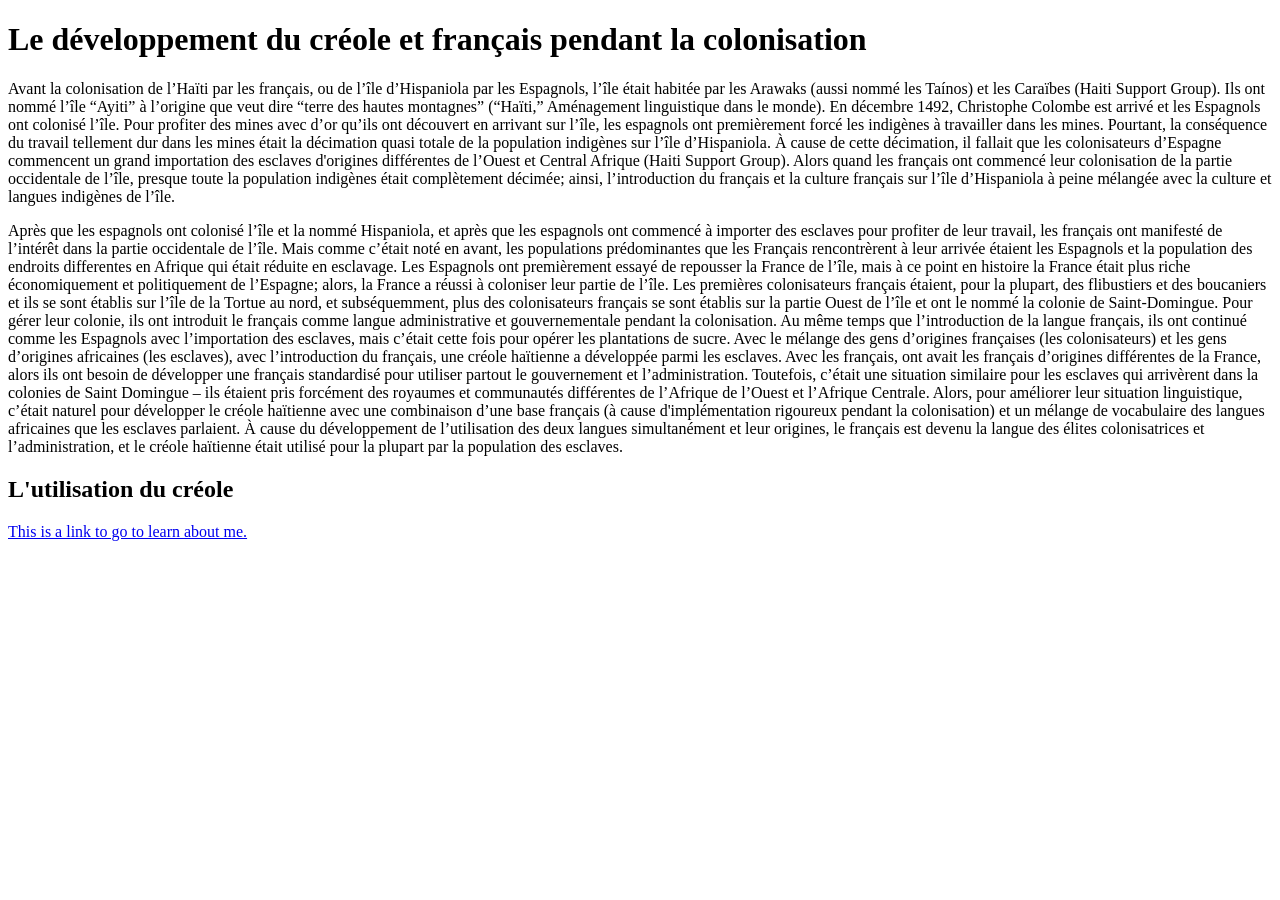
==== page2.html @ 01440a67 "adding basics to page 2" ====
<!DOCTYPE html>
<html lang="en">

  <head>
    <meta charset="UTF-8">
    <meta name="viewport" content="width=device-width, initial-scale=1.0">
  </head>

  <body>

    <main>
      <h1>Le développement du créole et français pendant la colonisation</h1>
      <p>Avant la colonisation de l’Haïti par les français, ou de l’île d’Hispaniola par les Espagnols, l’île était habitée par les Arawaks (aussi nommé les Taínos) et les Caraïbes (Haiti Support Group). Ils ont nommé l’île “Ayiti” à l’origine que veut dire “terre des hautes montagnes” (“Haïti,” Aménagement linguistique dans le monde). En décembre 1492, Christophe Colombe est arrivé et les Espagnols ont colonisé l’île. Pour profiter des mines avec d’or qu’ils ont découvert en arrivant sur l’île, les espagnols ont premièrement forcé les indigènes à travailler dans les mines. Pourtant, la conséquence du travail tellement dur dans les mines était la décimation quasi totale de la population indigènes sur l’île d’Hispaniola. À cause de cette décimation, il fallait que les colonisateurs d’Espagne commencent un grand importation des esclaves d'origines différentes de l’Ouest et Central Afrique (Haiti Support Group). Alors quand les français ont commencé leur colonisation de la partie occidentale de l’île, presque toute la population indigènes était complètement décimée; ainsi, l’introduction du français et la culture français sur l’île d’Hispaniola à peine mélangée avec la culture et langues indigènes de l’île. </p>
      <p>Après que les espagnols ont colonisé l’île et la nommé Hispaniola, et après que les espagnols ont commencé à importer des esclaves pour profiter de leur travail, les français ont manifesté de l’intérêt dans la partie occidentale de l’île. Mais comme c’était noté en avant, les populations prédominantes que les Français rencontrèrent à leur arrivée étaient les Espagnols et la population des endroits differentes en Afrique qui était réduite en esclavage. Les Espagnols ont premièrement essayé de repousser la France de l’île, mais à ce point en histoire la France était plus riche économiquement et politiquement de l’Espagne; alors, la France a réussi à coloniser leur partie de l’île. Les premières colonisateurs français étaient, pour la plupart, des flibustiers et des boucaniers et ils se sont établis sur l’île de la Tortue au nord, et subséquemment, plus des colonisateurs français se sont établis sur la partie Ouest de l’île et ont le nommé la colonie de Saint-Domingue. Pour gérer leur colonie, ils ont introduit le français comme langue administrative et gouvernementale pendant la colonisation. Au même temps que l’introduction de la langue français, ils ont continué comme les Espagnols avec l’importation des esclaves, mais c’était cette fois pour opérer les plantations de sucre. Avec le mélange des gens d’origines françaises (les colonisateurs) et les gens d’origines africaines (les esclaves), avec l’introduction du français, une créole haïtienne a développée parmi les esclaves. Avec les français, ont avait les français d’origines différentes de la France, alors ils ont besoin de développer une français standardisé pour utiliser partout le gouvernement et l’administration. Toutefois, c’était une situation similaire pour les esclaves qui arrivèrent dans la colonies de Saint Domingue – ils étaient pris forcément des royaumes et communautés différentes de l’Afrique de l’Ouest et l’Afrique Centrale. Alors, pour améliorer leur situation linguistique, c’était naturel pour développer le créole haïtienne avec une combinaison d’une base français (à cause d'implémentation rigoureux pendant la colonisation) et un mélange de vocabulaire des langues africaines que les esclaves parlaient. À cause du développement de l’utilisation des deux langues simultanément et leur origines, le français est devenu la langue des élites colonisatrices et l’administration, et le créole haïtienne était utilisé pour la plupart par la population des esclaves.</p>
      <h2>L'utilisation du créole </h2>
      <a href="about.html">This is a link to go to learn about me.</a>
    </main>

  </body>

</html>
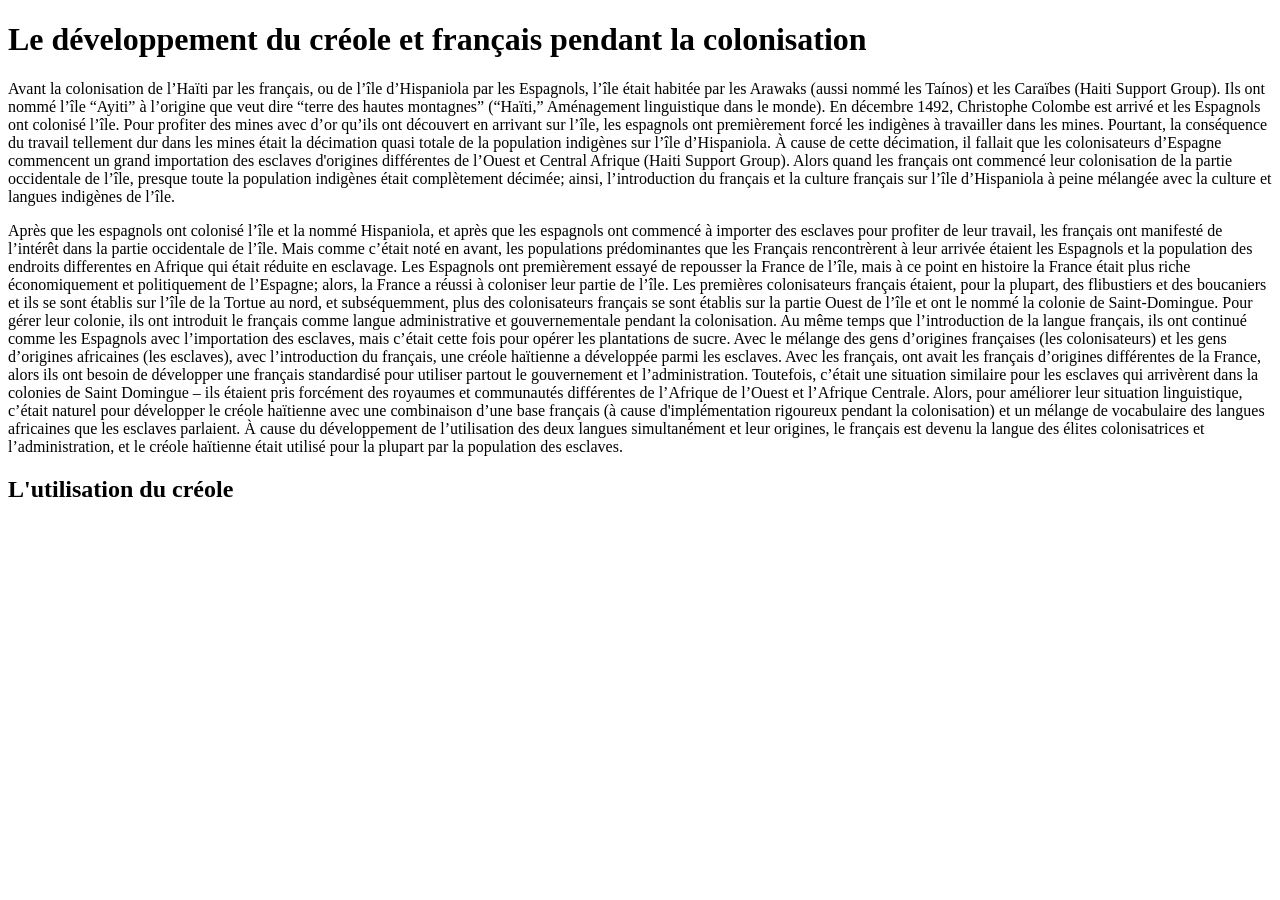
==== commit b47e9dd4: "deleting link page 2" ====
--- a/page2.html
+++ b/page2.html
@@ -13,7 +13,6 @@
       <p>Avant la colonisation de l’Haïti par les français, ou de l’île d’Hispaniola par les Espagnols, l’île était habitée par les Arawaks (aussi nommé les Taínos) et les Caraïbes (Haiti Support Group). Ils ont nommé l’île “Ayiti” à l’origine que veut dire “terre des hautes montagnes” (“Haïti,” Aménagement linguistique dans le monde). En décembre 1492, Christophe Colombe est arrivé et les Espagnols ont colonisé l’île. Pour profiter des mines avec d’or qu’ils ont découvert en arrivant sur l’île, les espagnols ont premièrement forcé les indigènes à travailler dans les mines. Pourtant, la conséquence du travail tellement dur dans les mines était la décimation quasi totale de la population indigènes sur l’île d’Hispaniola. À cause de cette décimation, il fallait que les colonisateurs d’Espagne commencent un grand importation des esclaves d'origines différentes de l’Ouest et Central Afrique (Haiti Support Group). Alors quand les français ont commencé leur colonisation de la partie occidentale de l’île, presque toute la population indigènes était complètement décimée; ainsi, l’introduction du français et la culture français sur l’île d’Hispaniola à peine mélangée avec la culture et langues indigènes de l’île. </p>
       <p>Après que les espagnols ont colonisé l’île et la nommé Hispaniola, et après que les espagnols ont commencé à importer des esclaves pour profiter de leur travail, les français ont manifesté de l’intérêt dans la partie occidentale de l’île. Mais comme c’était noté en avant, les populations prédominantes que les Français rencontrèrent à leur arrivée étaient les Espagnols et la population des endroits differentes en Afrique qui était réduite en esclavage. Les Espagnols ont premièrement essayé de repousser la France de l’île, mais à ce point en histoire la France était plus riche économiquement et politiquement de l’Espagne; alors, la France a réussi à coloniser leur partie de l’île. Les premières colonisateurs français étaient, pour la plupart, des flibustiers et des boucaniers et ils se sont établis sur l’île de la Tortue au nord, et subséquemment, plus des colonisateurs français se sont établis sur la partie Ouest de l’île et ont le nommé la colonie de Saint-Domingue. Pour gérer leur colonie, ils ont introduit le français comme langue administrative et gouvernementale pendant la colonisation. Au même temps que l’introduction de la langue français, ils ont continué comme les Espagnols avec l’importation des esclaves, mais c’était cette fois pour opérer les plantations de sucre. Avec le mélange des gens d’origines françaises (les colonisateurs) et les gens d’origines africaines (les esclaves), avec l’introduction du français, une créole haïtienne a développée parmi les esclaves. Avec les français, ont avait les français d’origines différentes de la France, alors ils ont besoin de développer une français standardisé pour utiliser partout le gouvernement et l’administration. Toutefois, c’était une situation similaire pour les esclaves qui arrivèrent dans la colonies de Saint Domingue – ils étaient pris forcément des royaumes et communautés différentes de l’Afrique de l’Ouest et l’Afrique Centrale. Alors, pour améliorer leur situation linguistique, c’était naturel pour développer le créole haïtienne avec une combinaison d’une base français (à cause d'implémentation rigoureux pendant la colonisation) et un mélange de vocabulaire des langues africaines que les esclaves parlaient. À cause du développement de l’utilisation des deux langues simultanément et leur origines, le français est devenu la langue des élites colonisatrices et l’administration, et le créole haïtienne était utilisé pour la plupart par la population des esclaves.</p>
       <h2>L'utilisation du créole </h2>
-      <a href="about.html">This is a link to go to learn about me.</a>
     </main>
 
   </body>
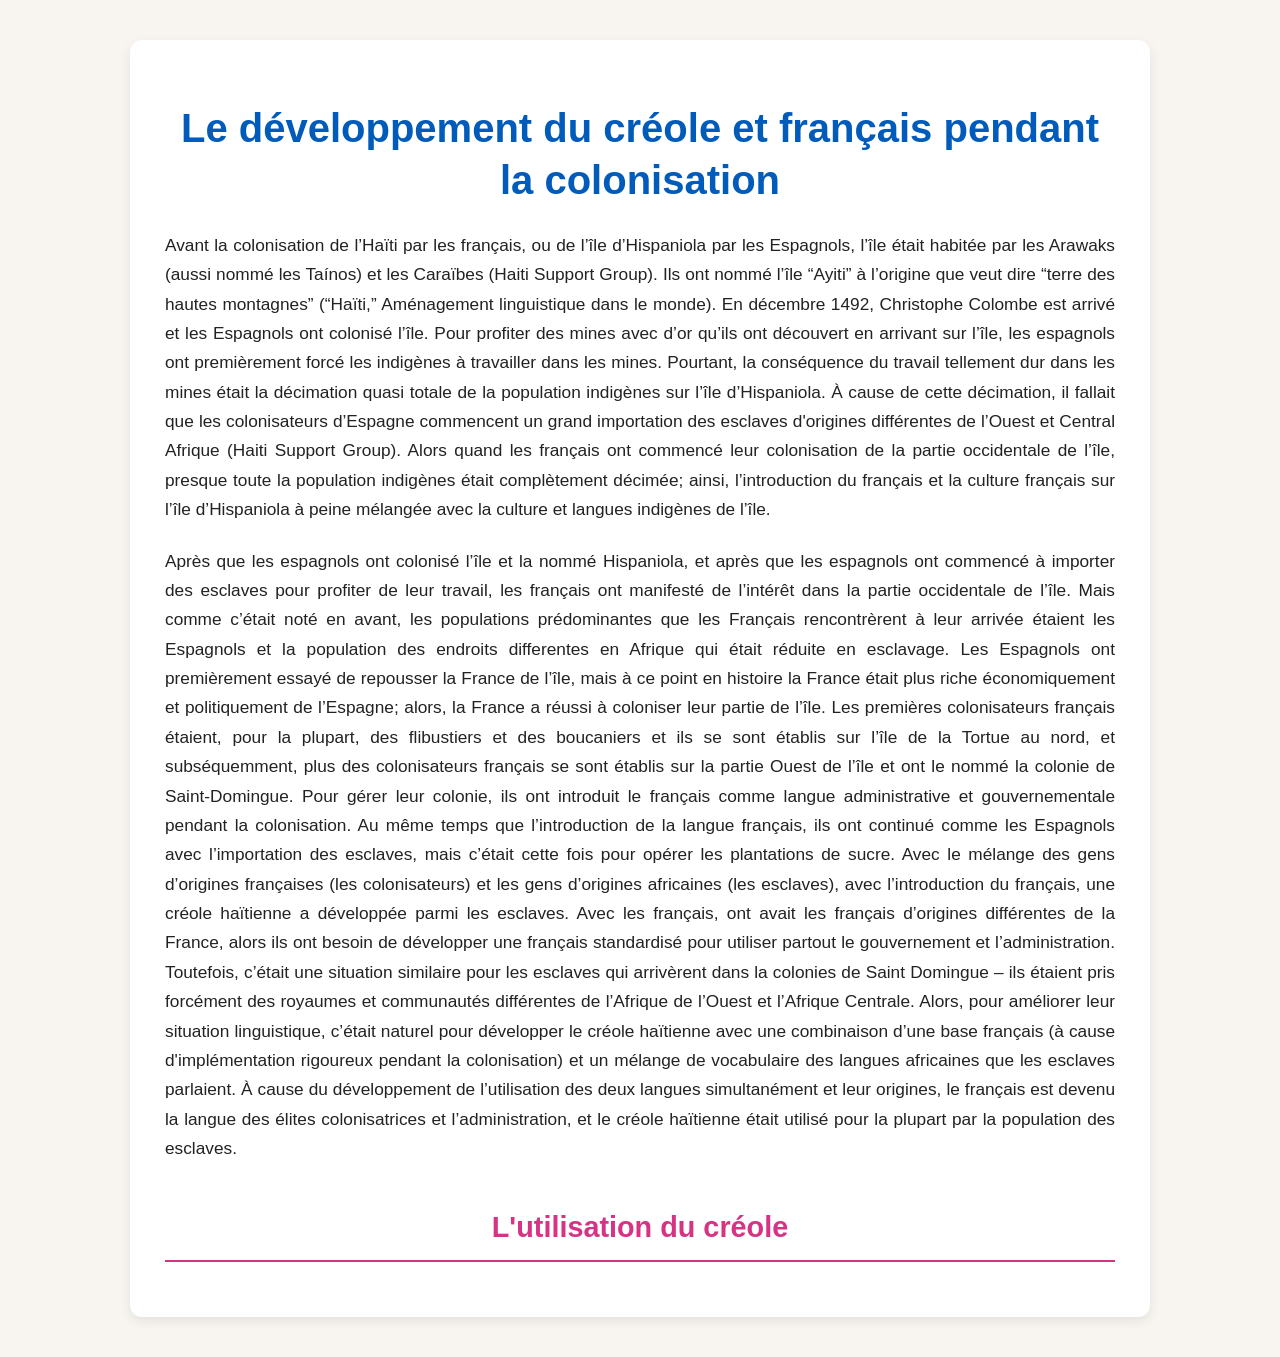
==== commit d21e9a44: "adding style css to all pages" ====
--- a/page2.html
+++ b/page2.html
@@ -4,6 +4,7 @@
   <head>
     <meta charset="UTF-8">
     <meta name="viewport" content="width=device-width, initial-scale=1.0">
+    <link rel="stylesheet" href="./style.css">
   </head>
 
   <body>
--- a/style.css
+++ b/style.css
@@ -0,0 +1,165 @@
+/* General page styling */
+body {
+  font-family: Arial, sans-serif;
+  line-height: 1.6;
+  background-color: #f8f4ef;
+  color: #222;
+  margin: 0;
+  padding: 0;
+}
+
+/* Main content container */
+main {
+  max-width: 900px;
+  margin: 40px auto;
+  padding: 30px;
+  background-color: white;
+  border-radius: 10px;
+  box-shadow: 0 4px 10px rgba(0, 0, 0, 0.08);
+}
+
+/* Headings */
+h1 {
+  text-align: center;
+  font-size: 3em;
+  color: #005bbb;
+  margin-bottom: 10px;
+}
+
+h2 {
+  text-align: center;
+  font-size: 1.5em;
+  color: #444;
+  margin-bottom: 30px;
+}
+
+/* Navigation links */
+a {
+  display: block;
+  margin: 10px 0;
+  padding: 10px;
+  text-decoration: none;
+  color: white;
+  background-color: #d63384;
+  border-radius: 5px;
+  text-align: center;
+  font-weight: bold;
+  transition: background-color 0.3s ease;
+}
+
+a:hover {
+  background-color: #b0256c;
+}
+
+/* Paragraphs */
+p {
+  margin-bottom: 20px;
+  text-align: justify;
+  font-size: 1.05em;
+}
+
+/* Timeline iframe */
+iframe {
+  display: block;
+  width: 100%;
+  margin-top: 40px;
+  border: none;
+}
+
+/* Mobile responsiveness */
+@media (max-width: 768px) {
+  main {
+    margin: 20px;
+    padding: 20px;
+  }
+
+  h1 {
+    font-size: 2.2em;
+  }
+
+  h2 {
+    font-size: 1.2em;
+  }
+}
+/* General page styling */
+body {
+  font-family: Arial, sans-serif;
+  line-height: 1.7;
+  background-color: #f8f4ef;
+  color: #222;
+  margin: 0;
+  padding: 0;
+}
+
+/* Main content box */
+main {
+  max-width: 950px;
+  margin: 40px auto;
+  padding: 35px;
+  background-color: white;
+  border-radius: 12px;
+  box-shadow: 0 4px 12px rgba(0, 0, 0, 0.08);
+}
+
+/* Main heading */
+h1 {
+  text-align: center;
+  font-size: 2.5em;
+  color: #005bbb;
+  margin-bottom: 25px;
+  line-height: 1.3;
+}
+
+/* Section headings */
+h2 {
+  font-size: 1.8em;
+  color: #d63384;
+  margin-top: 40px;
+  margin-bottom: 20px;
+  border-bottom: 2px solid #d63384;
+  padding-bottom: 8px;
+}
+
+/* Paragraph styling */
+p {
+  font-size: 1.08em;
+  margin-bottom: 22px;
+  text-align: justify;
+}
+
+/* Optional navigation links if added */
+a {
+  display: inline-block;
+  margin-top: 20px;
+  padding: 10px 18px;
+  background-color: #005bbb;
+  color: white;
+  text-decoration: none;
+  border-radius: 6px;
+  font-weight: bold;
+  transition: background-color 0.3s ease;
+}
+
+a:hover {
+  background-color: #003f88;
+}
+
+/* Mobile responsiveness */
+@media (max-width: 768px) {
+  main {
+    margin: 20px;
+    padding: 20px;
+  }
+
+  h1 {
+    font-size: 2em;
+  }
+
+  h2 {
+    font-size: 1.4em;
+  }
+
+  p {
+    font-size: 1em;
+  }
+}
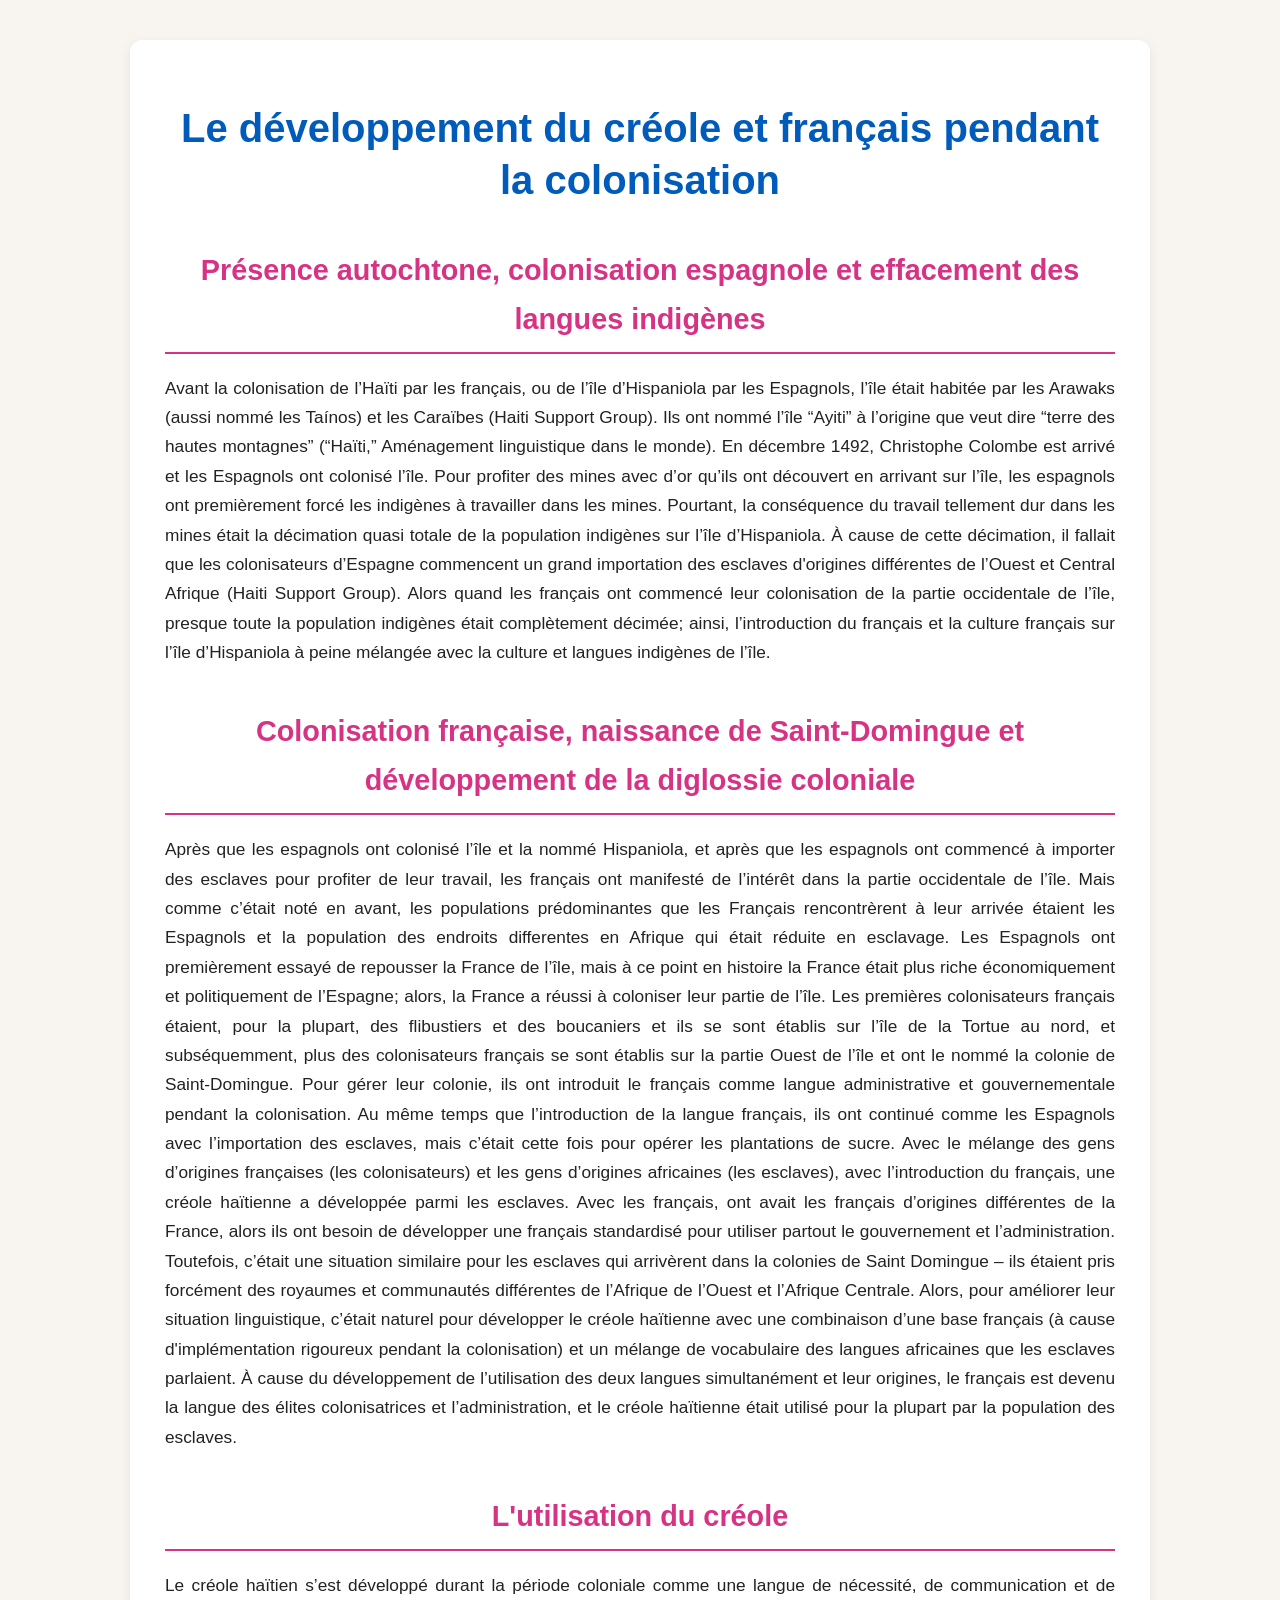
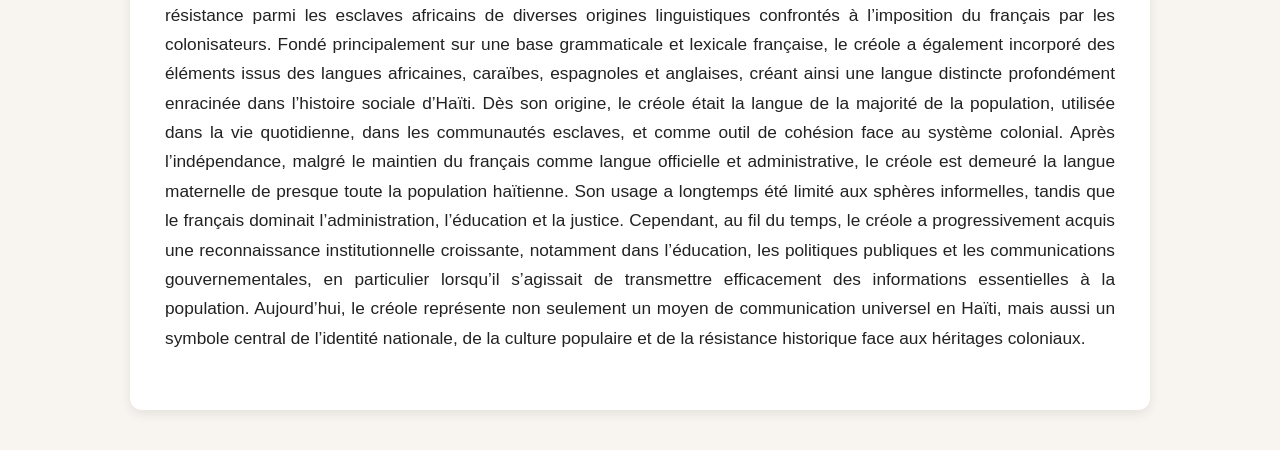
==== commit d3aa8aa9: "adding content to page 2 and 3" ====
--- a/page2.html
+++ b/page2.html
@@ -11,9 +11,12 @@
 
     <main>
       <h1>Le développement du créole et français pendant la colonisation</h1>
+      <h2>Présence autochtone, colonisation espagnole et effacement des langues indigènes</h2>
       <p>Avant la colonisation de l’Haïti par les français, ou de l’île d’Hispaniola par les Espagnols, l’île était habitée par les Arawaks (aussi nommé les Taínos) et les Caraïbes (Haiti Support Group). Ils ont nommé l’île “Ayiti” à l’origine que veut dire “terre des hautes montagnes” (“Haïti,” Aménagement linguistique dans le monde). En décembre 1492, Christophe Colombe est arrivé et les Espagnols ont colonisé l’île. Pour profiter des mines avec d’or qu’ils ont découvert en arrivant sur l’île, les espagnols ont premièrement forcé les indigènes à travailler dans les mines. Pourtant, la conséquence du travail tellement dur dans les mines était la décimation quasi totale de la population indigènes sur l’île d’Hispaniola. À cause de cette décimation, il fallait que les colonisateurs d’Espagne commencent un grand importation des esclaves d'origines différentes de l’Ouest et Central Afrique (Haiti Support Group). Alors quand les français ont commencé leur colonisation de la partie occidentale de l’île, presque toute la population indigènes était complètement décimée; ainsi, l’introduction du français et la culture français sur l’île d’Hispaniola à peine mélangée avec la culture et langues indigènes de l’île. </p>
+      <h2>Colonisation française, naissance de Saint-Domingue et développement de la diglossie coloniale</h2>
       <p>Après que les espagnols ont colonisé l’île et la nommé Hispaniola, et après que les espagnols ont commencé à importer des esclaves pour profiter de leur travail, les français ont manifesté de l’intérêt dans la partie occidentale de l’île. Mais comme c’était noté en avant, les populations prédominantes que les Français rencontrèrent à leur arrivée étaient les Espagnols et la population des endroits differentes en Afrique qui était réduite en esclavage. Les Espagnols ont premièrement essayé de repousser la France de l’île, mais à ce point en histoire la France était plus riche économiquement et politiquement de l’Espagne; alors, la France a réussi à coloniser leur partie de l’île. Les premières colonisateurs français étaient, pour la plupart, des flibustiers et des boucaniers et ils se sont établis sur l’île de la Tortue au nord, et subséquemment, plus des colonisateurs français se sont établis sur la partie Ouest de l’île et ont le nommé la colonie de Saint-Domingue. Pour gérer leur colonie, ils ont introduit le français comme langue administrative et gouvernementale pendant la colonisation. Au même temps que l’introduction de la langue français, ils ont continué comme les Espagnols avec l’importation des esclaves, mais c’était cette fois pour opérer les plantations de sucre. Avec le mélange des gens d’origines françaises (les colonisateurs) et les gens d’origines africaines (les esclaves), avec l’introduction du français, une créole haïtienne a développée parmi les esclaves. Avec les français, ont avait les français d’origines différentes de la France, alors ils ont besoin de développer une français standardisé pour utiliser partout le gouvernement et l’administration. Toutefois, c’était une situation similaire pour les esclaves qui arrivèrent dans la colonies de Saint Domingue – ils étaient pris forcément des royaumes et communautés différentes de l’Afrique de l’Ouest et l’Afrique Centrale. Alors, pour améliorer leur situation linguistique, c’était naturel pour développer le créole haïtienne avec une combinaison d’une base français (à cause d'implémentation rigoureux pendant la colonisation) et un mélange de vocabulaire des langues africaines que les esclaves parlaient. À cause du développement de l’utilisation des deux langues simultanément et leur origines, le français est devenu la langue des élites colonisatrices et l’administration, et le créole haïtienne était utilisé pour la plupart par la population des esclaves.</p>
       <h2>L'utilisation du créole </h2>
+      <p>Le créole haïtien s’est développé durant la période coloniale comme une langue de nécessité, de communication et de résistance parmi les esclaves africains de diverses origines linguistiques confrontés à l’imposition du français par les colonisateurs. Fondé principalement sur une base grammaticale et lexicale française, le créole a également incorporé des éléments issus des langues africaines, caraïbes, espagnoles et anglaises, créant ainsi une langue distincte profondément enracinée dans l’histoire sociale d’Haïti. Dès son origine, le créole était la langue de la majorité de la population, utilisée dans la vie quotidienne, dans les communautés esclaves, et comme outil de cohésion face au système colonial. Après l’indépendance, malgré le maintien du français comme langue officielle et administrative, le créole est demeuré la langue maternelle de presque toute la population haïtienne. Son usage a longtemps été limité aux sphères informelles, tandis que le français dominait l’administration, l’éducation et la justice. Cependant, au fil du temps, le créole a progressivement acquis une reconnaissance institutionnelle croissante, notamment dans l’éducation, les politiques publiques et les communications gouvernementales, en particulier lorsqu’il s’agissait de transmettre efficacement des informations essentielles à la population. Aujourd’hui, le créole représente non seulement un moyen de communication universel en Haïti, mais aussi un symbole central de l’identité nationale, de la culture populaire et de la résistance historique face aux héritages coloniaux.</p>
     </main>
 
   </body>
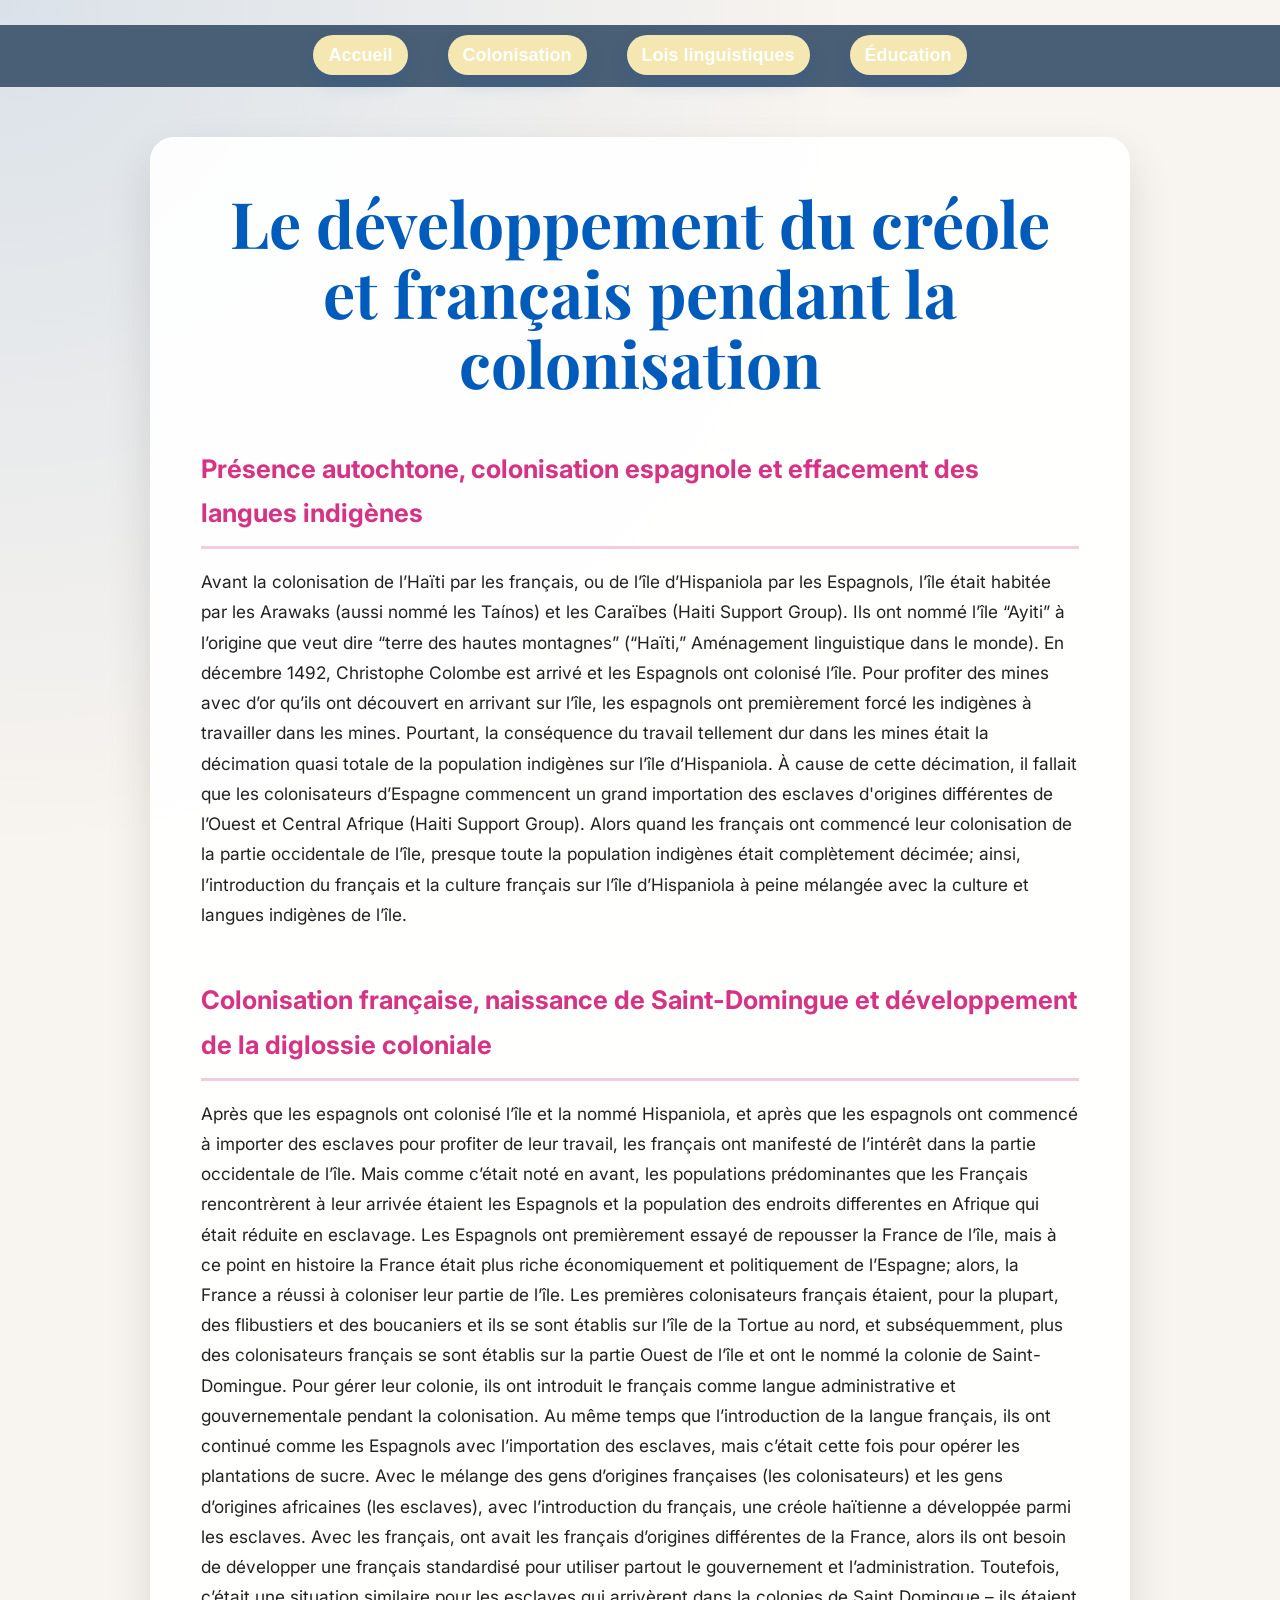
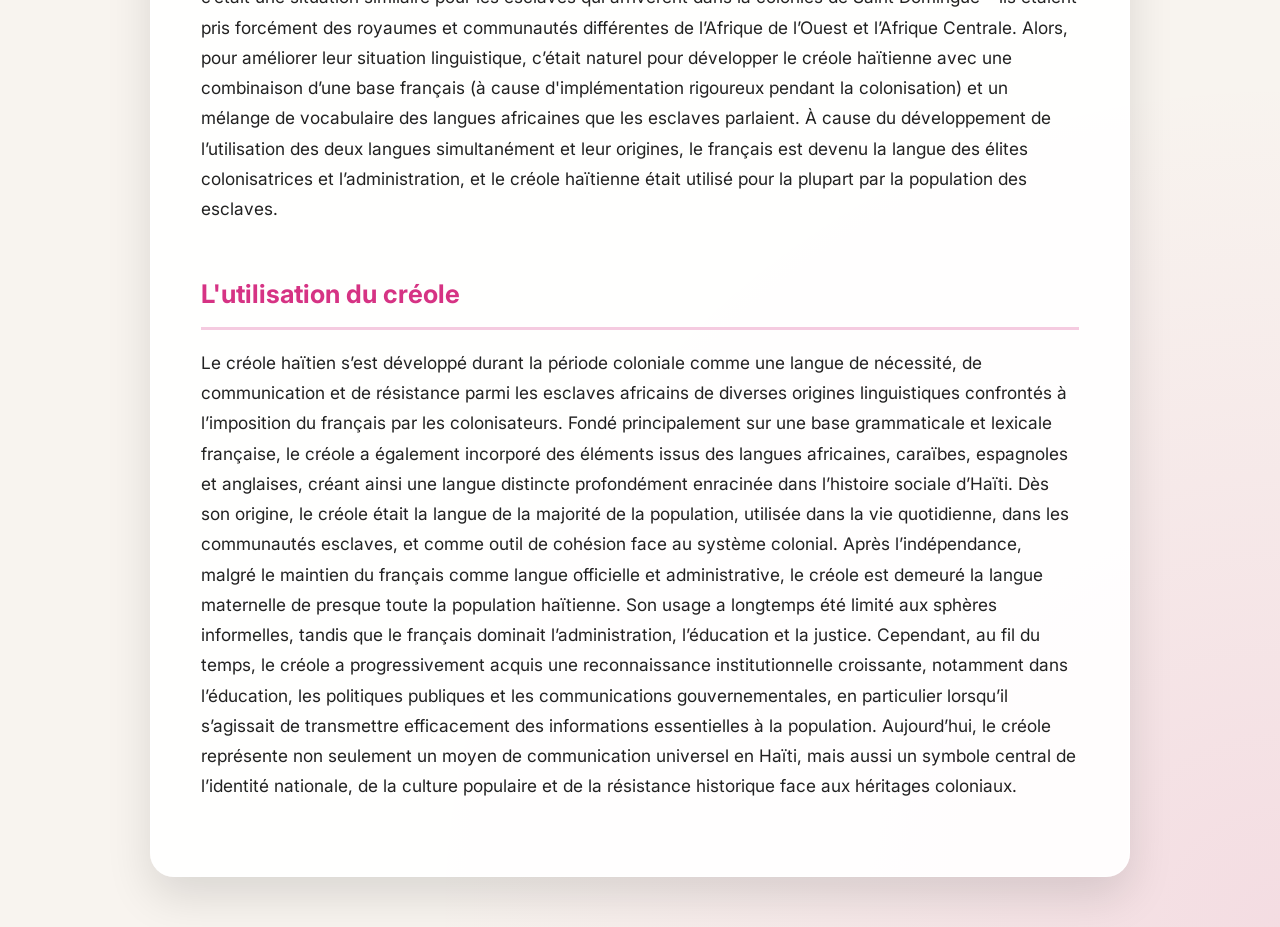
==== commit 9060c93f: "more edits and finalizing" ====
--- a/page2.html
+++ b/page2.html
@@ -8,7 +8,14 @@
   </head>
 
   <body>
-
+ <nav>
+  <ul>
+    <li><a href="index.html">Accueil</a></li>
+    <li><a href="page2.html">Colonisation</a></li>
+    <li><a href="page3.html">Lois linguistiques</a></li>
+    <li><a href="page4.html">Éducation</a></li>
+  </ul>
+</nav>
     <main>
       <h1>Le développement du créole et français pendant la colonisation</h1>
       <h2>Présence autochtone, colonisation espagnole et effacement des langues indigènes</h2>
--- a/style.css
+++ b/style.css
@@ -1,61 +1,109 @@
 /* General page styling */
+@import url('https://fonts.googleapis.com/css2?family=Inter:wght@400;500;600;700;800&family=Playfair+Display:wght@600;700&display=swap');
+
+:root {
+  --blue: #005bbb;
+  --blue-dark: #003f88;
+  --pink: #d63384;
+  --pink-dark: #a91f62;
+  --cream: #f8f4ef;
+  --text: #222222;
+  --muted: #5f5f5f;
+  --white: #ffffff;
+  --shadow: rgba(0, 0, 0, 0.12);
+}
+
+* {
+  box-sizing: border-box;
+}
+
 body {
-  font-family: Arial, sans-serif;
-  line-height: 1.6;
-  background-color: #f8f4ef;
-  color: #222;
   margin: 0;
   padding: 0;
+  font-family: "Inter", Arial, sans-serif;
+  line-height: 1.75;
+  background:
+    radial-gradient(circle at top left, rgba(0, 91, 187, 0.12), transparent 30%),
+    radial-gradient(circle at bottom right, rgba(214, 51, 132, 0.12), transparent 30%),
+    var(--cream);
+  color: var(--text);
 }
 
 /* Main content container */
 main {
-  max-width: 900px;
-  margin: 40px auto;
-  padding: 30px;
-  background-color: white;
-  border-radius: 10px;
-  box-shadow: 0 4px 10px rgba(0, 0, 0, 0.08);
+  max-width: 980px;
+  margin: 50px auto;
+  padding: 50px;
+  background: rgba(255, 255, 255, 0.92);
+  border-radius: 24px;
+  box-shadow: 0 20px 45px var(--shadow);
+  border: 1px solid rgba(255, 255, 255, 0.8);
 }
 
 /* Headings */
 h1 {
+  font-family: "Playfair Display", Georgia, serif;
   text-align: center;
-  font-size: 3em;
-  color: #005bbb;
-  margin-bottom: 10px;
+  font-size: clamp(2.4rem, 5vw, 4rem);
+  line-height: 1.1;
+  color: var(--blue);
+  margin: 0 0 18px;
 }
 
 h2 {
-  text-align: center;
-  font-size: 1.5em;
-  color: #444;
-  margin-bottom: 30px;
-}
-
-/* Navigation links */
-a {
-  display: block;
-  margin: 10px 0;
-  padding: 10px;
-  text-decoration: none;
-  color: white;
-  background-color: #d63384;
-  border-radius: 5px;
-  text-align: center;
-  font-weight: bold;
-  transition: background-color 0.3s ease;
-}
-
-a:hover {
-  background-color: #b0256c;
+  font-size: 1.6rem;
+  color: var(--pink);
+  margin-top: 48px;
+  margin-bottom: 18px;
+  padding-bottom: 10px;
+  border-bottom: 3px solid rgba(214, 51, 132, 0.25);
 }
 
 /* Paragraphs */
 p {
-  margin-bottom: 20px;
-  text-align: justify;
-  font-size: 1.05em;
+  font-size: 1.08rem;
+  margin-bottom: 24px;
+  text-align: left;
+  color: var(--text);
+}
+
+/* Links / buttons */
+a {
+  color: var(--blue);
+  font-weight: 700;
+  text-decoration: none;
+  border-bottom: 2px solid rgba(0, 91, 187, 0.25);
+  transition: all 0.25s ease;
+}
+
+a:hover {
+  color: var(--pink);
+  border-bottom-color: var(--pink);
+}
+
+/* Navigation */
+nav {
+  display: flex;
+  justify-content: center;
+  flex-wrap: wrap;
+  gap: 12px;
+  margin: 25px auto 40px;
+}
+
+nav a {
+  padding: 10px 15px;
+  background: #f4e7b2;
+  color: black;
+  border-radius: 5000px;
+  border-bottom: none;
+  font-size: 0.95rem;
+  box-shadow: 0 8px 18px rgba(0, 91, 187, 0.18);
+}
+
+nav a:hover {
+  color: black;
+  transform: translateY(-2px);
+  box-shadow: 0 12px 24px rgba(214, 51, 132, 0.25);
 }
 
 /* Timeline iframe */
@@ -64,102 +112,124 @@
   width: 100%;
   margin-top: 40px;
   border: none;
+  border-radius: 18px;
+  box-shadow: 0 10px 28px rgba(0, 0, 0, 0.08);
+}
+
+/* Images */
+img {
+  max-width: 100%;
+  border-radius: 18px;
+  display: block;
+  margin: 30px auto;
+}
+
+/* Lists */
+ul, ol {
+  padding-left: 25px;
+  margin-bottom: 25px;
+}
+
+li {
+  margin-bottom: 10px;
 }
 
 /* Mobile responsiveness */
 @media (max-width: 768px) {
   main {
     margin: 20px;
-    padding: 20px;
-  }
-
-  h1 {
-    font-size: 2.2em;
+    padding: 28px;
+    border-radius: 18px;
   }
 
   h2 {
-    font-size: 1.2em;
-  }
-}
-/* General page styling */
-body {
-  font-family: Arial, sans-serif;
-  line-height: 1.7;
-  background-color: #f8f4ef;
-  color: #222;
+    font-size: 1.35rem;
+  }
+
+  p {
+    font-size: 1rem;
+  }
+
+  nav {
+    flex-direction: column;
+    align-items: stretch;
+  }
+
+  nav a {
+    text-align: center;
+  }
+}
+/* Navigation Bar */
+nav {
+  background-color: #495f75;
+  padding: 15px 0;
+  width: 100%;
+  position: sticky;
+  top: 0;
+  z-index: 1000;
+}
+
+nav ul {
+  list-style: none;
+  display: flex;
+  justify-content: center;
   margin: 0;
   padding: 0;
 }
 
-/* Main content box */
-main {
-  max-width: 950px;
-  margin: 40px auto;
-  padding: 35px;
-  background-color: white;
-  border-radius: 12px;
-  box-shadow: 0 4px 12px rgba(0, 0, 0, 0.08);
-}
-
-/* Main heading */
-h1 {
-  text-align: center;
-  font-size: 2.5em;
-  color: #005bbb;
-  margin-bottom: 25px;
-  line-height: 1.3;
-}
-
-/* Section headings */
-h2 {
-  font-size: 1.8em;
-  color: #d63384;
-  margin-top: 40px;
-  margin-bottom: 20px;
-  border-bottom: 2px solid #d63384;
-  padding-bottom: 8px;
-}
-
-/* Paragraph styling */
-p {
-  font-size: 1.08em;
-  margin-bottom: 22px;
-  text-align: justify;
-}
-
-/* Optional navigation links if added */
-a {
-  display: inline-block;
-  margin-top: 20px;
-  padding: 10px 18px;
-  background-color: #005bbb;
+nav ul li {
+  margin: 0 20px;
+}
+
+nav ul li a {
   color: white;
   text-decoration: none;
-  border-radius: 6px;
+  font-size: 18px;
   font-weight: bold;
-  transition: background-color 0.3s ease;
-}
-
-a:hover {
-  background-color: #003f88;
-}
-
-/* Mobile responsiveness */
+  font-family: Arial, sans-serif;
+  transition: color 0.3s ease;
+}
+
+nav ul li a:hover {
+  color: #f1c40f;
+}
+
+/* Mobile Responsive Navbar */
 @media (max-width: 768px) {
-  main {
-    margin: 20px;
-    padding: 20px;
-  }
-
-  h1 {
-    font-size: 2em;
-  }
-
-  h2 {
-    font-size: 1.4em;
-  }
-
-  p {
-    font-size: 1em;
-  }
+  nav ul {
+    flex-direction: column;
+    align-items: center;
+  }
+
+  nav ul li {
+    margin: 10px 0;
+  }
+}
+.hero {
+  background-image: url("https://plus.unsplash.com/premium_photo-1670782711866-76a5ebb2b42c?fm=jpg&q=60&w=3000&auto=format&fit=crop&ixlib=rb-4.1.0&ixid=M3wxMjA3fDB8MHxzZWFyY2h8MXx8aGFpdGl8ZW58MHx8MHx8fDA%3D");
+  background-size: cover;
+  background-position: center;
+  height: 400px;
+  display: flex;
+  align-items: center;
+  justify-content: center;
+  position: relative;
+}
+
+.hero::before {
+  content: "";
+  position: absolute;
+  top: 0;
+  left: 0;
+  width: 100%;
+  height: 100%;
+  background: rgba(0, 0, 0, 0.4);
+}
+
+.hero h1 {
+  position: relative;
+  color: white;
+  font-size: 3.5em;
+  z-index: 2;
+  text-align: center;
 }
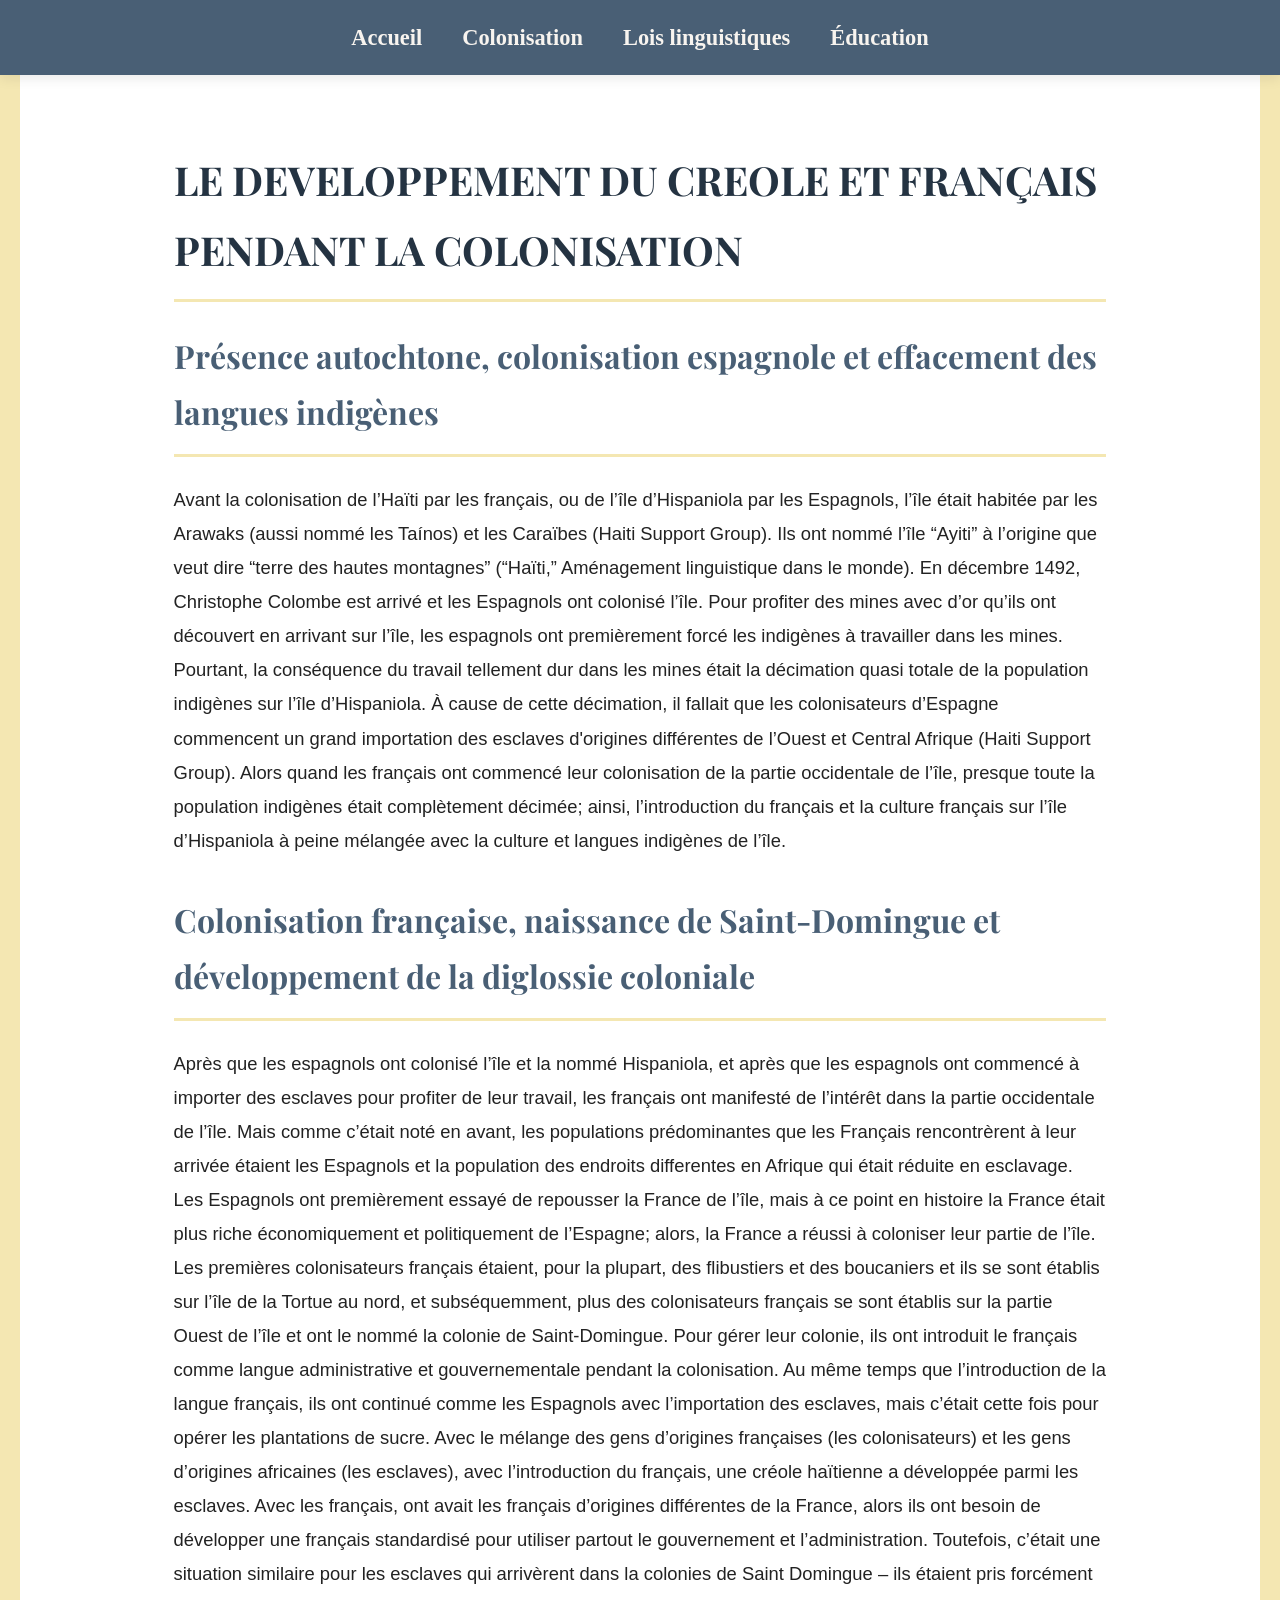
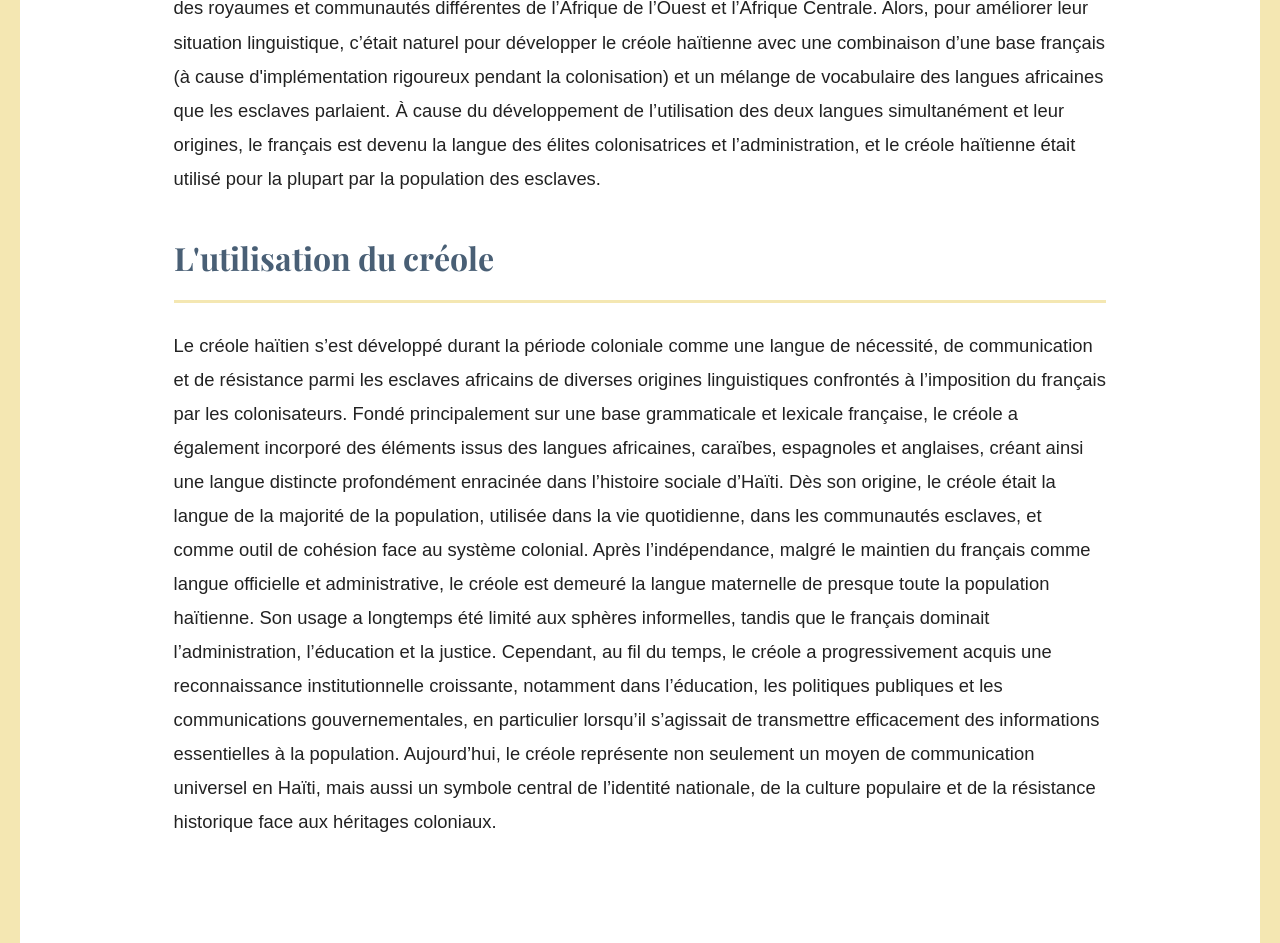
==== commit a2a65d42: "more finalization" ====
--- a/page2.html
+++ b/page2.html
@@ -17,7 +17,7 @@
   </ul>
 </nav>
     <main>
-      <h1>Le développement du créole et français pendant la colonisation</h1>
+      <h1>LE DEVELOPPEMENT DU CREOLE ET FRANÇAIS PENDANT LA COLONISATION</h1>
       <h2>Présence autochtone, colonisation espagnole et effacement des langues indigènes</h2>
       <p>Avant la colonisation de l’Haïti par les français, ou de l’île d’Hispaniola par les Espagnols, l’île était habitée par les Arawaks (aussi nommé les Taínos) et les Caraïbes (Haiti Support Group). Ils ont nommé l’île “Ayiti” à l’origine que veut dire “terre des hautes montagnes” (“Haïti,” Aménagement linguistique dans le monde). En décembre 1492, Christophe Colombe est arrivé et les Espagnols ont colonisé l’île. Pour profiter des mines avec d’or qu’ils ont découvert en arrivant sur l’île, les espagnols ont premièrement forcé les indigènes à travailler dans les mines. Pourtant, la conséquence du travail tellement dur dans les mines était la décimation quasi totale de la population indigènes sur l’île d’Hispaniola. À cause de cette décimation, il fallait que les colonisateurs d’Espagne commencent un grand importation des esclaves d'origines différentes de l’Ouest et Central Afrique (Haiti Support Group). Alors quand les français ont commencé leur colonisation de la partie occidentale de l’île, presque toute la population indigènes était complètement décimée; ainsi, l’introduction du français et la culture français sur l’île d’Hispaniola à peine mélangée avec la culture et langues indigènes de l’île. </p>
       <h2>Colonisation française, naissance de Saint-Domingue et développement de la diglossie coloniale</h2>
--- a/style.css
+++ b/style.css
@@ -20,7 +20,7 @@
 body {
   margin: 0;
   padding: 0;
-  font-family: "Inter", Arial, sans-serif;
+  font-family: Verdana, sans-serif;
   line-height: 1.75;
   background:
     radial-gradient(circle at top left, rgba(0, 91, 187, 0.12), transparent 30%),
@@ -29,42 +29,72 @@
   color: var(--text);
 }
 
-/* Main content container */
+/* Main page content — matches hero/nav style */
 main {
-  max-width: 980px;
-  margin: 50px auto;
-  padding: 50px;
-  background: rgba(255, 255, 255, 0.92);
-  border-radius: 24px;
-  box-shadow: 0 20px 45px var(--shadow);
-  border: 1px solid rgba(255, 255, 255, 0.8);
-}
-
-/* Headings */
-h1 {
+  max-width: 100%;
+  width: 100%;
+  margin: 0;
+  padding: 70px 12%;
+  background: #ffffff;
+  border-left: 20px solid #f4e7b2;
+  border-right: 20px solid #f4e7b2;
+  box-shadow: none;
+  border-radius: 0;
+}
+main h1 {
   font-family: "Playfair Display", Georgia, serif;
-  text-align: center;
-  font-size: clamp(2.4rem, 5vw, 4rem);
-  line-height: 1.1;
-  color: var(--blue);
-  margin: 0 0 18px;
-}
-
-h2 {
+  font-size: 2.5rem;
+  color: #243342;
+  margin-top: 0;
+  margin-bottom: 26px;
+  padding-bottom: 14px;
+  border-bottom: 3px solid #f4e7b2;
+}
+/* Section headings */
+main h2 {
+  font-family: "Playfair Display", Georgia, serif;
+  font-size: 2.0rem;
+  color: #495f75;
+  margin-top: 0;
+  margin-bottom: 26px;
+  padding-bottom: 14px;
+  border-bottom: 3px solid #f4e7b2;
+}
+
+/* Paragraph text */
+main p {
+  font-family: ""Inter"", Arial, sans-serif;
+  font-size: 1.15rem;
+  line-height: 1.85;
+  color: #222;
+  margin-bottom: 34px;
+  text-align: left;
+}
+
+/* Optional: make important section titles feel more elegant */
+main h3 {
+  font-family: "Playfair Display", Georgia, serif;
   font-size: 1.6rem;
-  color: var(--pink);
-  margin-top: 48px;
-  margin-bottom: 18px;
-  padding-bottom: 10px;
-  border-bottom: 3px solid rgba(214, 51, 132, 0.25);
-}
-
-/* Paragraphs */
-p {
-  font-size: 1.08rem;
-  margin-bottom: 24px;
-  text-align: left;
-  color: var(--text);
+  color: #495f75;
+  margin-top: 45px;
+  margin-bottom: 14px;
+}
+
+/* Remove rounded-box feeling on mobile too */
+@media (max-width: 768px) {
+  main {
+    margin: 0;
+    padding: 40px 24px;
+    border-radius: 0;
+  }
+
+  main h2 {
+    font-size: 1.7rem;
+  }
+
+  main p {
+    font-size: 1rem;
+  }
 }
 
 /* Links / buttons */
@@ -81,29 +111,65 @@
   border-bottom-color: var(--pink);
 }
 
-/* Navigation */
+/* CLEAN MINIMALIST NAVIGATION BAR */
 nav {
+  background-color: #495f75;
+  padding: 18px 0;
+  width: 100%;
+  position: sticky;
+  top: 0;
+  z-index: 1000;
+  box-shadow: 0 4px 12px rgba(0, 0, 0, 0.08);
+}
+
+/* Navigation list layout */
+nav ul {
+  list-style: none;
   display: flex;
   justify-content: center;
-  flex-wrap: wrap;
-  gap: 12px;
-  margin: 25px auto 40px;
-}
-
-nav a {
-  padding: 10px 15px;
-  background: #f4e7b2;
-  color: black;
-  border-radius: 5000px;
-  border-bottom: none;
-  font-size: 0.95rem;
-  box-shadow: 0 8px 18px rgba(0, 91, 187, 0.18);
-}
-
-nav a:hover {
-  color: black;
-  transform: translateY(-2px);
-  box-shadow: 0 12px 24px rgba(214, 51, 132, 0.25);
+  gap: 40px;
+  margin: 0;
+  padding: 0;
+}
+
+/* Remove bulky button styling */
+nav ul li {
+  margin: 0;
+}
+
+/* Navigation text links */
+nav ul li a {
+  color: #f8f4ef;
+  text-decoration: none;
+  font-size: 1.4rem;
+  font-weight: 600;
+
+  
+  font-family: "Lora", serif;
+  /* Alternatives:
+     "Playfair Display", serif;
+     "Montserrat", sans-serif;
+     "Lora", serif;
+  */
+
+  padding: 4px 0;
+  border-bottom: 2px solid transparent;
+  transition: all 0.3s ease;
+}
+
+/* Hover effect */
+nav ul li a:hover {
+  color: #f4e7b2;
+  border-bottom: 2px solid #f4e7b2;
+}
+
+/* Mobile */
+@media (max-width: 768px) {
+  nav ul {
+    flex-direction: column;
+    align-items: center;
+    gap: 15px;
+  }
 }
 
 /* Timeline iframe */
@@ -159,52 +225,9 @@
     text-align: center;
   }
 }
-/* Navigation Bar */
-nav {
-  background-color: #495f75;
-  padding: 15px 0;
-  width: 100%;
-  position: sticky;
-  top: 0;
-  z-index: 1000;
-}
-
-nav ul {
-  list-style: none;
-  display: flex;
-  justify-content: center;
-  margin: 0;
-  padding: 0;
-}
-
-nav ul li {
-  margin: 0 20px;
-}
-
-nav ul li a {
-  color: white;
-  text-decoration: none;
-  font-size: 18px;
-  font-weight: bold;
-  font-family: Arial, sans-serif;
-  transition: color 0.3s ease;
-}
-
-nav ul li a:hover {
-  color: #f1c40f;
-}
-
-/* Mobile Responsive Navbar */
-@media (max-width: 768px) {
-  nav ul {
-    flex-direction: column;
-    align-items: center;
-  }
-
-  nav ul li {
-    margin: 10px 0;
-  }
-}
+
+
+
 .hero {
   background-image: url("https://plus.unsplash.com/premium_photo-1670782711866-76a5ebb2b42c?fm=jpg&q=60&w=3000&auto=format&fit=crop&ixlib=rb-4.1.0&ixid=M3wxMjA3fDB8MHxzZWFyY2h8MXx8aGFpdGl8ZW58MHx8MHx8fDA%3D");
   background-size: cover;
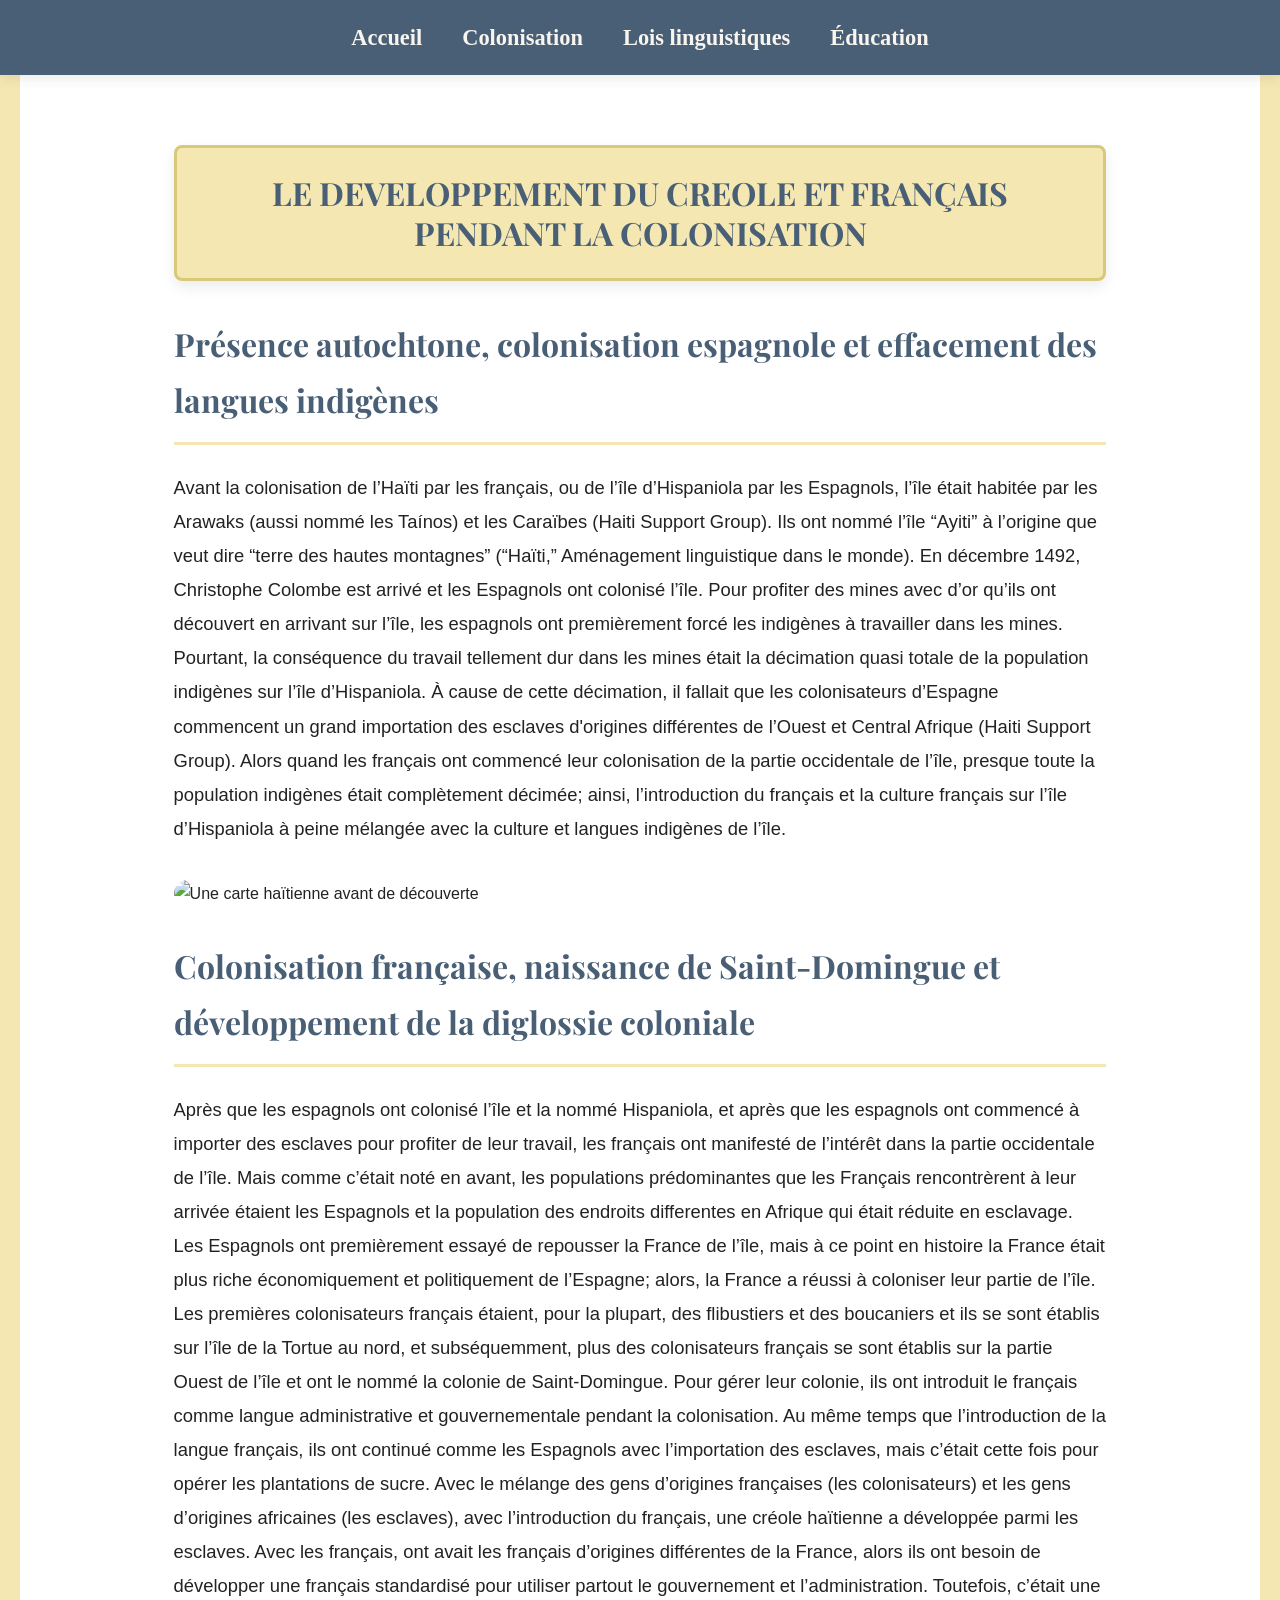
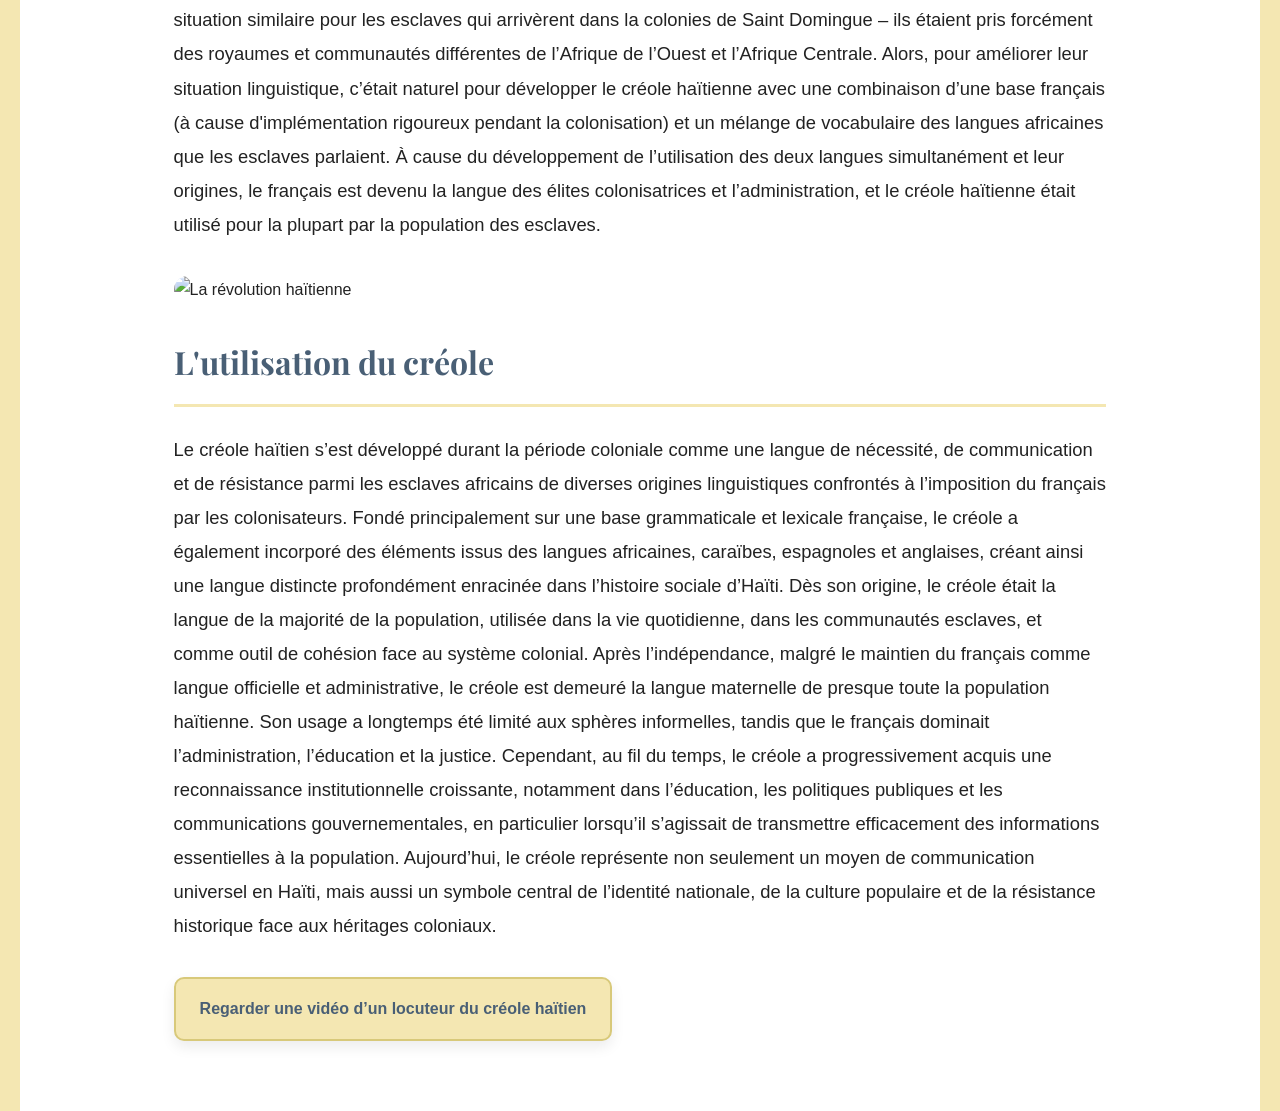
==== commit 911a2795: "finalizing my website" ====
--- a/page2.html
+++ b/page2.html
@@ -20,10 +20,21 @@
       <h1>LE DEVELOPPEMENT DU CREOLE ET FRANÇAIS PENDANT LA COLONISATION</h1>
       <h2>Présence autochtone, colonisation espagnole et effacement des langues indigènes</h2>
       <p>Avant la colonisation de l’Haïti par les français, ou de l’île d’Hispaniola par les Espagnols, l’île était habitée par les Arawaks (aussi nommé les Taínos) et les Caraïbes (Haiti Support Group). Ils ont nommé l’île “Ayiti” à l’origine que veut dire “terre des hautes montagnes” (“Haïti,” Aménagement linguistique dans le monde). En décembre 1492, Christophe Colombe est arrivé et les Espagnols ont colonisé l’île. Pour profiter des mines avec d’or qu’ils ont découvert en arrivant sur l’île, les espagnols ont premièrement forcé les indigènes à travailler dans les mines. Pourtant, la conséquence du travail tellement dur dans les mines était la décimation quasi totale de la population indigènes sur l’île d’Hispaniola. À cause de cette décimation, il fallait que les colonisateurs d’Espagne commencent un grand importation des esclaves d'origines différentes de l’Ouest et Central Afrique (Haiti Support Group). Alors quand les français ont commencé leur colonisation de la partie occidentale de l’île, presque toute la population indigènes était complètement décimée; ainsi, l’introduction du français et la culture français sur l’île d’Hispaniola à peine mélangée avec la culture et langues indigènes de l’île. </p>
+     <img src="https://blogger.googleusercontent.com/img/b/R29vZ2xl/AVvXsEi98MpaF77dUBQ9o0edwlupWTvJXYngWvB84UkaarXDWwZaxVlzrf3ZBCU2QBGyRbCwFUe1QHyAe3fBEsN2DMrFAnWVHzz4FgE4rIjM02sFY1SKcNJpkjcJw9BN1Y221qb-yWd_RgAekpB8ikqtMdIv3jlD2jXYu9zahtReQTDNnGmImFM-IJnHL_TM8Zwu/s469/Screenshot%202024-04-27%20220928.png" alt="Une carte haïtienne avant de découverte" class="page-image">
+
       <h2>Colonisation française, naissance de Saint-Domingue et développement de la diglossie coloniale</h2>
       <p>Après que les espagnols ont colonisé l’île et la nommé Hispaniola, et après que les espagnols ont commencé à importer des esclaves pour profiter de leur travail, les français ont manifesté de l’intérêt dans la partie occidentale de l’île. Mais comme c’était noté en avant, les populations prédominantes que les Français rencontrèrent à leur arrivée étaient les Espagnols et la population des endroits differentes en Afrique qui était réduite en esclavage. Les Espagnols ont premièrement essayé de repousser la France de l’île, mais à ce point en histoire la France était plus riche économiquement et politiquement de l’Espagne; alors, la France a réussi à coloniser leur partie de l’île. Les premières colonisateurs français étaient, pour la plupart, des flibustiers et des boucaniers et ils se sont établis sur l’île de la Tortue au nord, et subséquemment, plus des colonisateurs français se sont établis sur la partie Ouest de l’île et ont le nommé la colonie de Saint-Domingue. Pour gérer leur colonie, ils ont introduit le français comme langue administrative et gouvernementale pendant la colonisation. Au même temps que l’introduction de la langue français, ils ont continué comme les Espagnols avec l’importation des esclaves, mais c’était cette fois pour opérer les plantations de sucre. Avec le mélange des gens d’origines françaises (les colonisateurs) et les gens d’origines africaines (les esclaves), avec l’introduction du français, une créole haïtienne a développée parmi les esclaves. Avec les français, ont avait les français d’origines différentes de la France, alors ils ont besoin de développer une français standardisé pour utiliser partout le gouvernement et l’administration. Toutefois, c’était une situation similaire pour les esclaves qui arrivèrent dans la colonies de Saint Domingue – ils étaient pris forcément des royaumes et communautés différentes de l’Afrique de l’Ouest et l’Afrique Centrale. Alors, pour améliorer leur situation linguistique, c’était naturel pour développer le créole haïtienne avec une combinaison d’une base français (à cause d'implémentation rigoureux pendant la colonisation) et un mélange de vocabulaire des langues africaines que les esclaves parlaient. À cause du développement de l’utilisation des deux langues simultanément et leur origines, le français est devenu la langue des élites colonisatrices et l’administration, et le créole haïtienne était utilisé pour la plupart par la population des esclaves.</p>
+      <img src="https://haitiwonderland.com/assets/images/upload/blog/haiti-la-colonisation-francaise-de-saint-domingue-1719510870.jpg" alt="La révolution haïtienne" class="page-image">
       <h2>L'utilisation du créole </h2>
       <p>Le créole haïtien s’est développé durant la période coloniale comme une langue de nécessité, de communication et de résistance parmi les esclaves africains de diverses origines linguistiques confrontés à l’imposition du français par les colonisateurs. Fondé principalement sur une base grammaticale et lexicale française, le créole a également incorporé des éléments issus des langues africaines, caraïbes, espagnoles et anglaises, créant ainsi une langue distincte profondément enracinée dans l’histoire sociale d’Haïti. Dès son origine, le créole était la langue de la majorité de la population, utilisée dans la vie quotidienne, dans les communautés esclaves, et comme outil de cohésion face au système colonial. Après l’indépendance, malgré le maintien du français comme langue officielle et administrative, le créole est demeuré la langue maternelle de presque toute la population haïtienne. Son usage a longtemps été limité aux sphères informelles, tandis que le français dominait l’administration, l’éducation et la justice. Cependant, au fil du temps, le créole a progressivement acquis une reconnaissance institutionnelle croissante, notamment dans l’éducation, les politiques publiques et les communications gouvernementales, en particulier lorsqu’il s’agissait de transmettre efficacement des informations essentielles à la population. Aujourd’hui, le créole représente non seulement un moyen de communication universel en Haïti, mais aussi un symbole central de l’identité nationale, de la culture populaire et de la résistance historique face aux héritages coloniaux.</p>
+      <section class="video-section">
+ <section class="video-section">
+
+  <a class="youtube-button" href="https://www.youtube.com/watch?v=GPjY_W_Lq0M" target="_blank">
+    Regarder une vidéo d’un locuteur du créole haïtien
+  </a>
+</section>
+</section>
     </main>
 
   </body>
--- a/style.css
+++ b/style.css
@@ -42,13 +42,22 @@
   border-radius: 0;
 }
 main h1 {
+  display: inline-block;
+  background-color: #f4e7b2;   /* soft yellow */
+  border: 3px solid #d8c97a;   /* darker professional gold border */
+  padding: 25px 35px;
+  border-radius: 8px;
+  box-shadow: 0 6px 14px rgba(0, 0, 0, 0.08);
+  margin: 0 auto 40px auto; /* centers horizontally */
+
+  text-align: center;
+
+
   font-family: "Playfair Display", Georgia, serif;
-  font-size: 2.5rem;
-  color: #243342;
-  margin-top: 0;
-  margin-bottom: 26px;
-  padding-bottom: 14px;
-  border-bottom: 3px solid #f4e7b2;
+  color: #495f75;
+
+  line-height: 1.25;
+  margin-bottom: 35px;
 }
 /* Section headings */
 main h2 {
@@ -255,4 +264,20 @@
   font-size: 3.5em;
   z-index: 2;
   text-align: center;
+}
+.youtube-button {
+  display: inline-block;
+  background: #f4e7b2;
+  color: #495f75;
+  border: 2px solid #d8c97a;
+  padding: 16px 24px;
+  border-radius: 10px;
+  font-weight: 700;
+  text-decoration: none;
+  box-shadow: 0 6px 14px rgba(0,0,0,0.08);
+}
+
+.youtube-button:hover {
+  background: #ead98f;
+  color: #2d3f50;
 }
